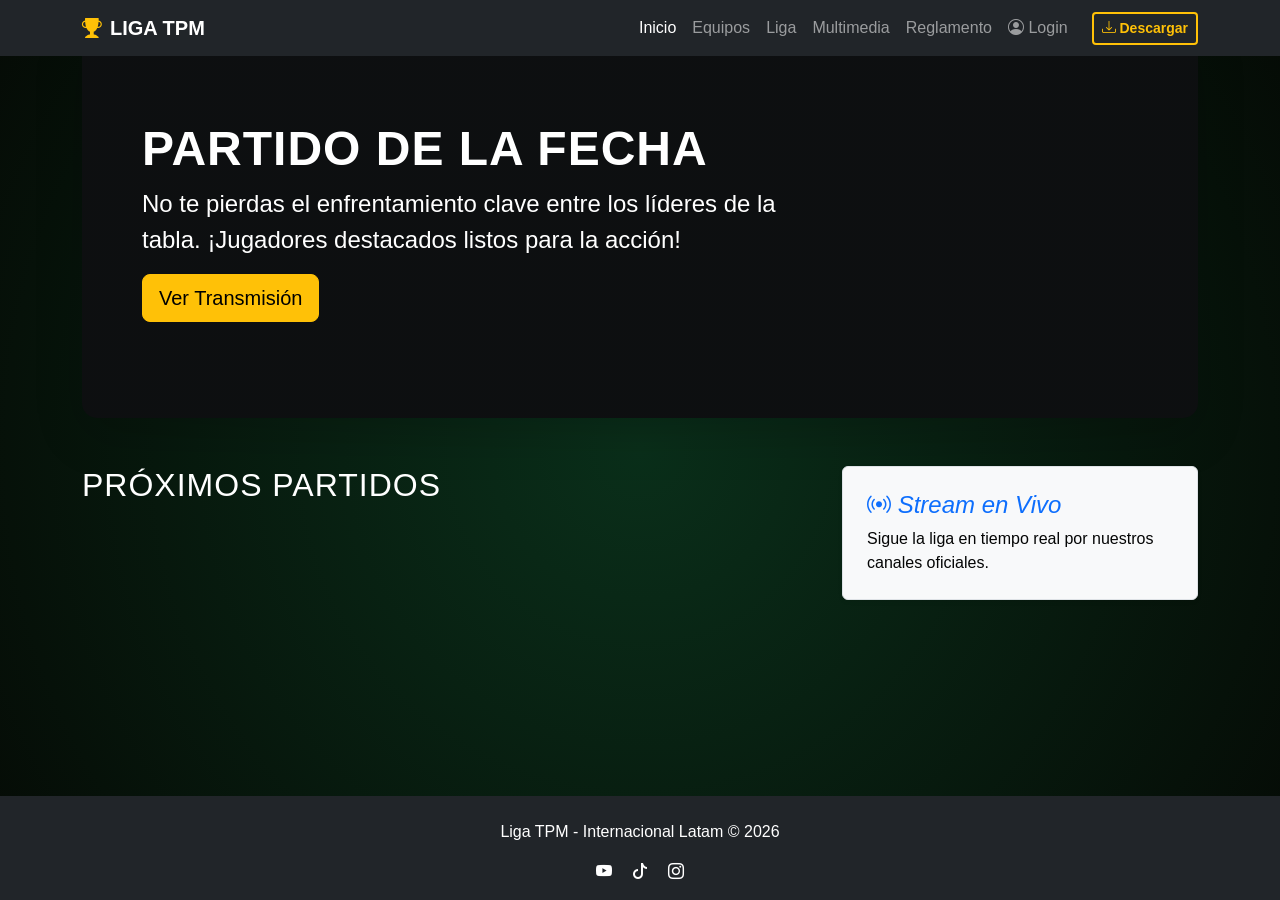
==== frontend/src/index.html @ 4110e859 "Fondo y busqueda responsive2" ====
<!DOCTYPE html>
<html lang="es">
<head>
    <meta charset="UTF-8">
    <meta name="viewport" content="width=device-width, initial-scale=1.0">
    <title>LigaTPM - Gestión de Fútbol Online</title>
    <!-- Bootstrap 5 CSS (Cargado antes que estilos propios) -->
    <link href="https://cdn.jsdelivr.net/npm/bootstrap@5.0.2/dist/css/bootstrap.min.css" rel="stylesheet">
    <!-- Iconos de Bootstrap  -->
    <link rel="stylesheet" href="https://cdn.jsdelivr.net/npm/bootstrap-icons@1.8.3/font/bootstrap-icons.css">
    <!-- Estilos personalizados en carpeta css/  -->
    <link rel="stylesheet" href="css/estilos.css">
</head>
<body>

    <!-- Menú de Navegación (Header)  -->
    <nav class="navbar navbar-expand-lg navbar-dark bg-dark fixed-top">
        <div class="container">
            <!-- Logo de la Liga / Botón Inicio -->
            <a class="navbar-brand d-flex align-items-center" href="index.html">
                <i class="bi bi-trophy-fill me-2 text-warning"></i>
                <span class="fw-bold">LIGA TPM</span>
            </a>
            
            <!-- Botón Hamburguesa para Móviles  -->
            <button class="navbar-toggler" type="button" data-bs-toggle="collapse" data-bs-target="#navMenu" aria-controls="navMenu" aria-expanded="false" aria-label="Toggle navigation">
                <span class="navbar-toggler-icon"></span>
            </button>
            <!-- Secciones del Menú -->
            <div class="collapse navbar-collapse" id="navMenu">
                <ul class="navbar-nav ms-auto mb-2 mb-lg-0 align-items-center">
                    <li class="nav-item">
                        <a class="nav-link active" href="index.html">Inicio</a>
                    </li>
                    <li class="nav-item">
                        <a class="nav-link" href="equipos.html">Equipos</a>
                    </li>
                    <li class="nav-item">
                        <a class="nav-link" href="posiciones.html">Liga</a>
                    </li>
                    <li class="nav-item">
                        <a class="nav-link" href="multimedia.html">Multimedia</a>
                    </li>
                    <li class="nav-item">
                        <a class="nav-link" href="reglamento.html">Reglamento</a>
                    </li>
                    <li class="nav-item">
                        <a class="nav-link" href="login.html">
                            <i class="bi bi-person-circle"></i> Login
                        </a>
                    </li>
                    <!-- Botón de Descargar con formato especial  -->
                    <li class="nav-item ms-lg-3">
                        <a class="btn btn-outline-warning btn-sm" href="download.html">
                            <i class="bi bi-download"></i> Descargar
                        </a>
                    </li>
                </ul>
            </div>
        </div>
    </nav>

    <!-- Contenedor Principal (Body - Inicio)  -->
    <main class="container my-4">
        <!-- Sección Banner Principal (Noticia Destacada)  -->
        <section class="row mb-5">
            <div class="col-12">
                <div class="p-5 text-white bg-dark rounded-3 shadow-lg" style="background: linear-gradient(rgba(0,0,0,0.6), rgba(0,0,0,0.6)), url('img/banner_futbol.jpg') no-repeat center center; background-size: cover;">
                    <div class="container-fluid py-5">
                        <h1 class="display-5 fw-bold">Partido de la Fecha</h1>
                        <p class="col-md-8 fs-4">No te pierdas el enfrentamiento clave entre los líderes de la tabla. ¡Jugadores destacados listos para la acción!</p>
                        <button class="btn btn-warning btn-lg" type="button">Ver Transmisión</button>
                    </div>
                </div>
            </div>
        </section>
        <!-- Grilla de Contenido Secundario  -->
        <div class="row g-4">
            <!-- Próximos Partidos -->
            <div class="col-md-8">
                <h2 class="mb-4">Próximos Partidos</h2>
                <!-- Aquí irán los Fixtures implementados con tablas o cards ] -->
            </div>
            
            <!-- Sidebar (Noticias / Stream)  -->
            <aside class="col-md-4">
                <div class="p-4 mb-3 bg-light rounded shadow-sm border">
                    <h4 class="fst-italic text-primary"><i class="bi bi-broadcast"></i> Stream en Vivo</h4>
                    <p class="mb-0 texto-negro">Sigue la liga en tiempo real por nuestros canales oficiales.</p>
                </div>
                <!-- Aquí se insertará el IFRAME en Multimedia  -->
            </aside>
        </div>
    </main>

    <!-- Footer (Pie de página) -->
    <footer class="bg-dark text-white pt-4 pb-2 mt-5">
        <div class="container text-center">
            <p>Liga TPM - Internacional Latam &copy; 2026</p>
            <div class="mb-2">
                <a href="#" class="text-white me-3"><i class="bi bi-youtube"></i></a>
                <a href="#" class="text-white me-3"><i class="bi bi-tiktok"></i></a>
                <a href="#" class="text-white"><i class="bi bi-instagram"></i></a>
            </div>
        </div>
    </footer>

    <!-- Scripts de Bootstrap al final del body  -->
    <script src="https://cdn.jsdelivr.net/npm/bootstrap@5.0.2/dist/js/bootstrap.bundle.min.js"></script>
</body>
</html>
---- frontend/src/css/estilos.css ----
/* Definición de Variables Globales */
:root {
    /* Paleta de Colores LigaTPM */
    --color-primario: #0d6efd;      /* Azul Bootstrap */
    --color-primario-dark: #0b5ed7;
    --color-acento: #ffc107;        /* Amarillo/Oro */
    --color-fondo: #f8f9fa;
    --color-oscuro: #343a40;
    --color-texto-muted: #495057;
    --color-texto-negro: #040505; 
    --color-texto-blanco: #f8f9fa;
    
    /* Sombras y Bordes */
    --shadow-sm: 0 4px 15px rgba(0,0,0,0.1);
    --shadow-lg: 0 1rem 3rem rgba(0,0,0,.175);
    --border-radius: 15px;
    
    /* Transiciones */
    --transition-fast: 0.2s ease-in-out;
    --transition-normal: 0.3s ease;
    --transition-slow: 0.4s ease;
}

/* Box Model y Reset básico */
* {
    box-sizing: border-box;
}

body {
    background-color: var(--color-fondo);
    font-family: 'Segoe UI', Tahoma, Geneva, Verdana, sans-serif;
    display: flex;
    flex-direction: column;
    min-height: 100vh;
    /* Un degradado que va de un verde muy oscuro a un negro profundo */
    background: radial-gradient(circle at center, #0a2f1a 0%, #050a05 100%);
    background-attachment: fixed; /* El fondo no se mueve al hacer scroll */
    color: white; /* Asegúrate de que el texto base sea claro */
}

.texto-negro {
    color: var(--color-texto-negro);
}

.texto-blanco {
    color: var(--color-texto-blanco);
}

.color-liga{
    color: var(--color-acento);
}

/* Crece para empujar el footer */
main {
    flex-grow: 1;
}

/* Efectos de sombreado y bordes */
.rounded-3 {
    border-radius: var(--border-radius) !important;
}

.shadow-lg {
    box-shadow: var(--shadow-lg) !important;
}

/* Pseudoclase Hover para interactividad */
.nav-link:hover {
    color: var(--color-acento) !important;
    transition: var(--transition-normal);
}

/* Estilo para el botón de descargar */
.btn-outline-warning {
    border-width: 2px;
    font-weight: bold;
    color: var(--color-acento);
    border-color: var(--color-acento);
}

/* Card Hover Effect */
.card {
    transition: transform var(--transition-normal), box-shadow var(--transition-normal);
    cursor: pointer;
}

.card:hover {
    transform: translateY(-10px);
    box-shadow: 0 10px 20px rgba(0,0,0,0.12) !important;
}

/* Tipografía de encabezados */
h1, h2, h5 {
    text-transform: uppercase;
    letter-spacing: 1px;
}

/* Estilo para las tablas de liga */
.table-responsive {
    border: 3px solid var(--color-oscuro);
}

/* Resaltado de la columna de Puntos */
td:last-child {
    border-left: 1px solid #dee2e6;
}

/* Ajustes para móviles */
@media (max-width: 576px) {
    .table-sm {
        font-size: 0.85rem;
    }
}

/* Estilos para contenedores de video */
.ratio {
    border-radius: 8px;
    overflow: hidden;
    box-shadow: 0 4px 15px rgba(0,0,0,0.3);
}

.card-title {
    color: var(--color-primario);
    font-weight: bold;
}

/* Efecto al pasar el mouse por las cards de video */
.card:hover .card-body {
    background-color: #f1f1f1;
    transition: var(--transition-normal);
}

/* Estilos específicos para formularios */
.input-group-text {
    background-color: var(--color-oscuro);
    color: var(--color-acento);
    border: none;
}

.form-control:focus {
    border-color: var(--color-acento);
    box-shadow: 0 0 0 0.25rem rgba(255, 193, 7, 0.25);
}

.btn-primary {
    background-color: var(--color-primario);
    border: none;
    transition: transform var(--transition-fast);
}

.btn-primary:hover {
    transform: scale(1.02);
    background-color: var(--color-primario-dark);
}

/* Estilo para listas de definición */
dt {
    font-weight: bold;
    margin-top: 1rem;
    text-transform: uppercase;
    font-size: 0.9rem;
}

dd {
    margin-left: 1.5rem;
    color: var(--color-texto-muted);
    border-left: 2px solid #dee2e6;
    padding-left: 10px;
}

/* Personalización del acordeón */
.accordion-button:not(.collapsed) {
    background-color: #e7f1ff;
    color: var(--color-primario);
    box-shadow: inset 0 -1px 0 rgba(0,0,0,.125);
}

.accordion-item {
    border: 1px solid rgba(0,0,0,.125);
    margin-bottom: 5px;
}

/* Animación de entrada (Keyframes) */
@keyframes flotar {
    0% { transform: translateY(0px); }
    50% { transform: translateY(-20px); }
    100% { transform: translateY(0px); }
}

.animacion-vuelo {
    animation: flotar 3s ease-in-out infinite;
}

/* Transiciones en el botón de descarga */
.boton-descarga {
    transition: all var(--transition-slow);
    box-shadow: 0 0 0 rgba(255, 193, 7, 0);
}

.boton-descarga:hover {
    transform: scale(1.1);
    background-color: #ffffff !important;
    color: var(--color-acento) !important;
    box-shadow: 0 10px 30px rgba(255, 193, 7, 0.4);
    letter-spacing: 2px;
}

/* Efecto para el fondo del body en esta página */
body.bg-dark {
    background: radial-gradient(circle, #212529 0%, #000000 100%);
}

/* Estilo para las estrellas de la ficha técnica */
.text-warning.bi-star-fill {
    filter: drop-shadow(0 0 2px rgba(255, 193, 7, 0.5));
    font-size: 1.1rem;
}

.text-muted.bi-star {
    opacity: 0.3;
}

/* Color de fondo para las filas del cuerpo en estado normal */
#tabla-plantilla tr {
    background-color: #ffffff !important;
    transition: background-color 0.2s ease; /* Hace que el cambio de color sea suave */
}

/* MANEJO DEL HOVER */
#tabla-plantilla tr:hover {
    /* Un gris muy suave o un celeste clarito para que no choque con el blanco */
    background-color: #f1f3f5 !important; 
    
    /* Opcional: puedes hacer que el texto cambie ligeramente de color también */
    color: #000000 !important; 
    
    /* Opcional: agregar una sombra sutil para dar efecto de elevación */
    box-shadow: inset 0 0 10px rgba(0,0,0,0.05);
}
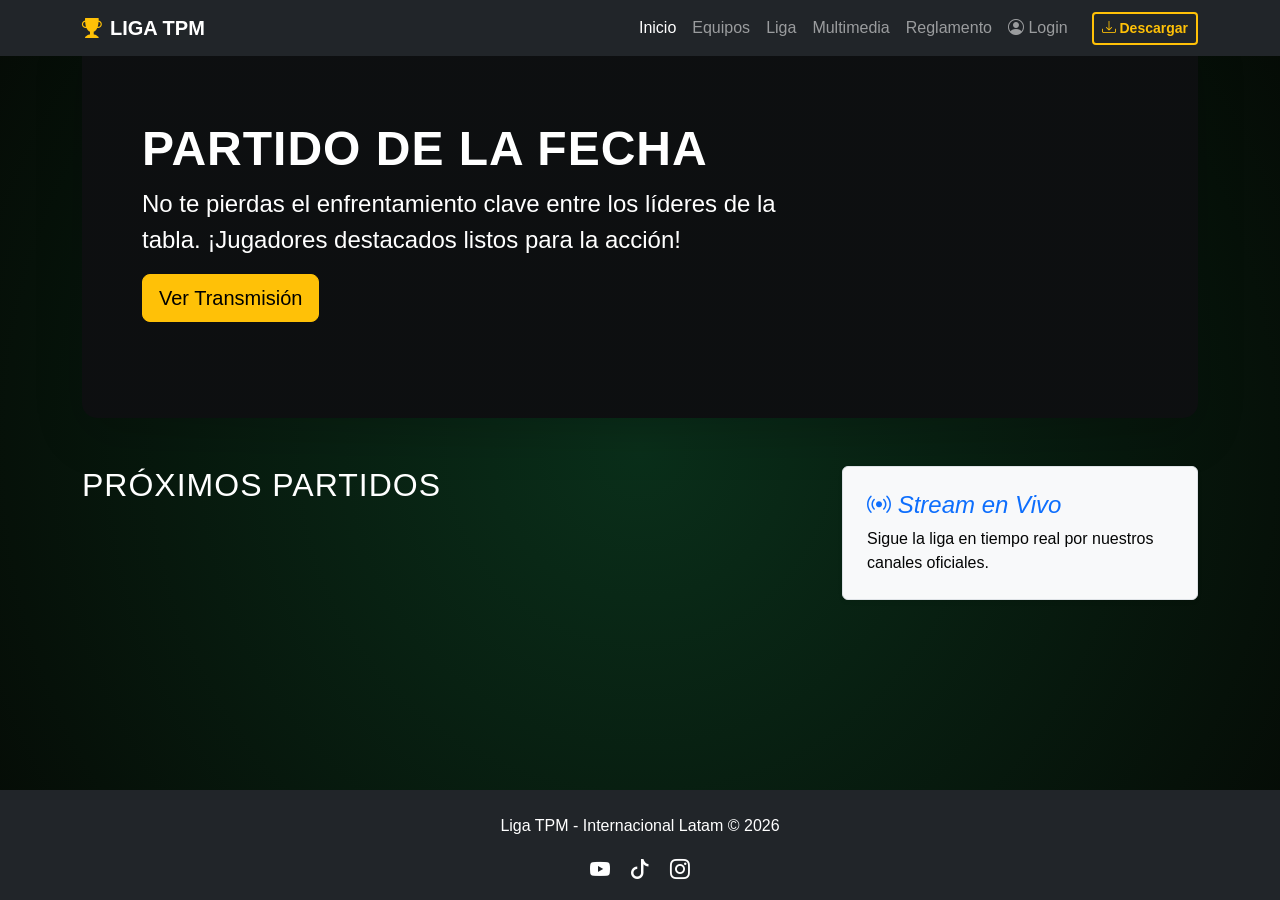
==== commit b333d616: "Multimedia, Reglamento, Registro y Login" ====
--- a/frontend/src/index.html
+++ b/frontend/src/index.html
@@ -93,14 +93,13 @@
         </div>
     </main>
 
-    <!-- Footer (Pie de página) -->
-    <footer class="bg-dark text-white pt-4 pb-2 mt-5">
+    <footer class="bg-dark text-white pt-4 pb-2 mt-auto">
         <div class="container text-center">
             <p>Liga TPM - Internacional Latam &copy; 2026</p>
             <div class="mb-2">
-                <a href="#" class="text-white me-3"><i class="bi bi-youtube"></i></a>
-                <a href="#" class="text-white me-3"><i class="bi bi-tiktok"></i></a>
-                <a href="#" class="text-white"><i class="bi bi-instagram"></i></a>
+                <a href="#" class="text-white me-3 fs-5"><i class="bi bi-youtube"></i></a>
+                <a href="#" class="text-white me-3 fs-5"><i class="bi bi-tiktok"></i></a>
+                <a href="#" class="text-white fs-5"><i class="bi bi-instagram"></i></a>
             </div>
         </div>
     </footer>
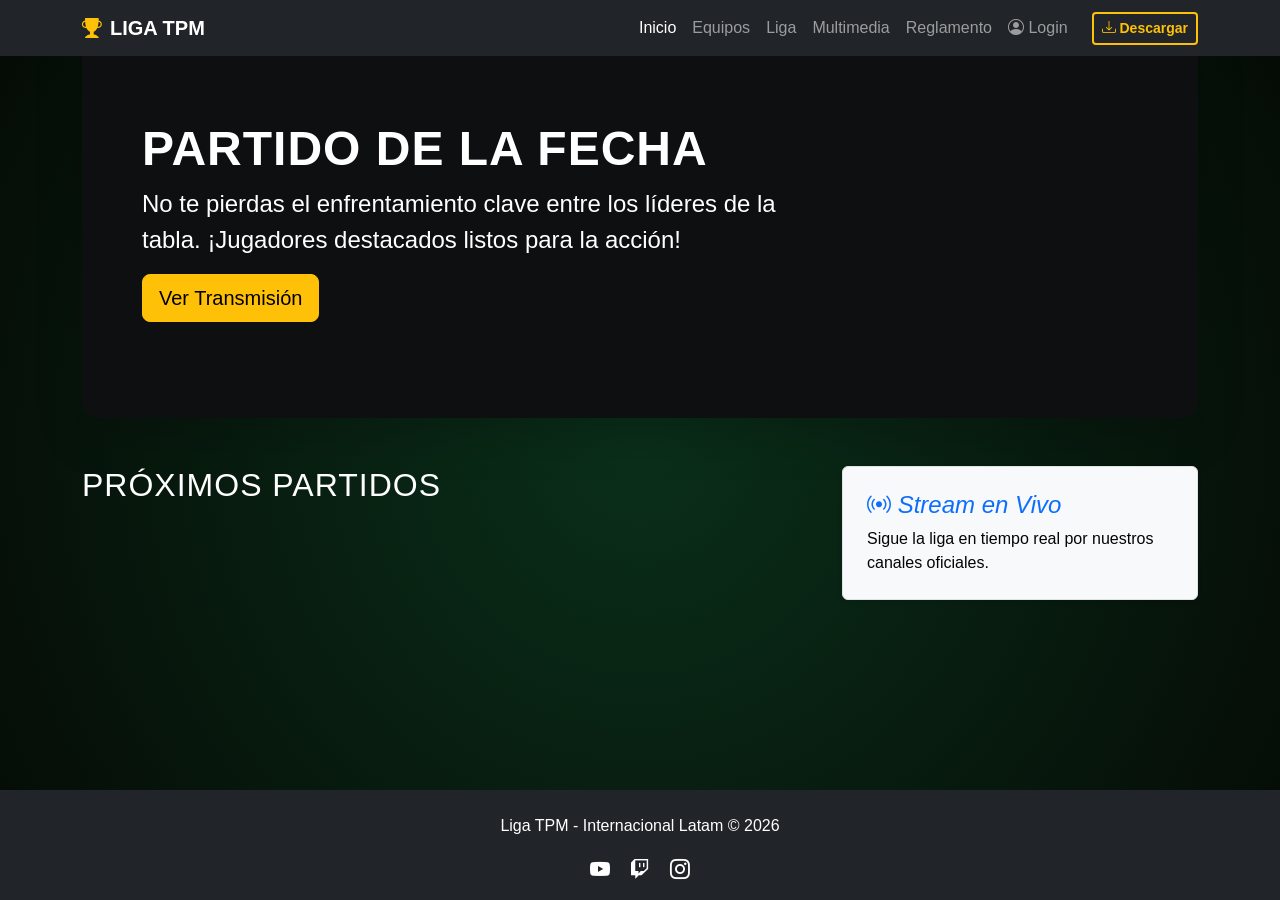
==== commit 0459c010: "Footer" ====
--- a/frontend/src/index.html
+++ b/frontend/src/index.html
@@ -88,8 +88,10 @@
                     <h4 class="fst-italic text-primary"><i class="bi bi-broadcast"></i> Stream en Vivo</h4>
                     <p class="mb-0 texto-negro">Sigue la liga en tiempo real por nuestros canales oficiales.</p>
                 </div>
+                
                 <!-- Aquí se insertará el IFRAME en Multimedia  -->
             </aside>
+
         </div>
     </main>
 
@@ -97,9 +99,9 @@
         <div class="container text-center">
             <p>Liga TPM - Internacional Latam &copy; 2026</p>
             <div class="mb-2">
-                <a href="#" class="text-white me-3 fs-5"><i class="bi bi-youtube"></i></a>
-                <a href="#" class="text-white me-3 fs-5"><i class="bi bi-tiktok"></i></a>
-                <a href="#" class="text-white fs-5"><i class="bi bi-instagram"></i></a>
+                <a href="https://www.youtube.com/@TPMFootball/featured" class="text-white me-3 fs-5"><i class="bi bi-youtube"></i></a>
+                <a href="https://www.twitch.tv/ligatpm" class="text-white me-3 fs-5"><i class="bi bi-twitch"></i></a>
+                <a href="https://www.instagram.com/ligatpm" class="text-white fs-5"><i class="bi bi-instagram"></i></a>
             </div>
         </div>
     </footer>
@@ -107,4 +109,4 @@
     <!-- Scripts de Bootstrap al final del body  -->
     <script src="https://cdn.jsdelivr.net/npm/bootstrap@5.0.2/dist/js/bootstrap.bundle.min.js"></script>
 </body>
-</html>+</html>
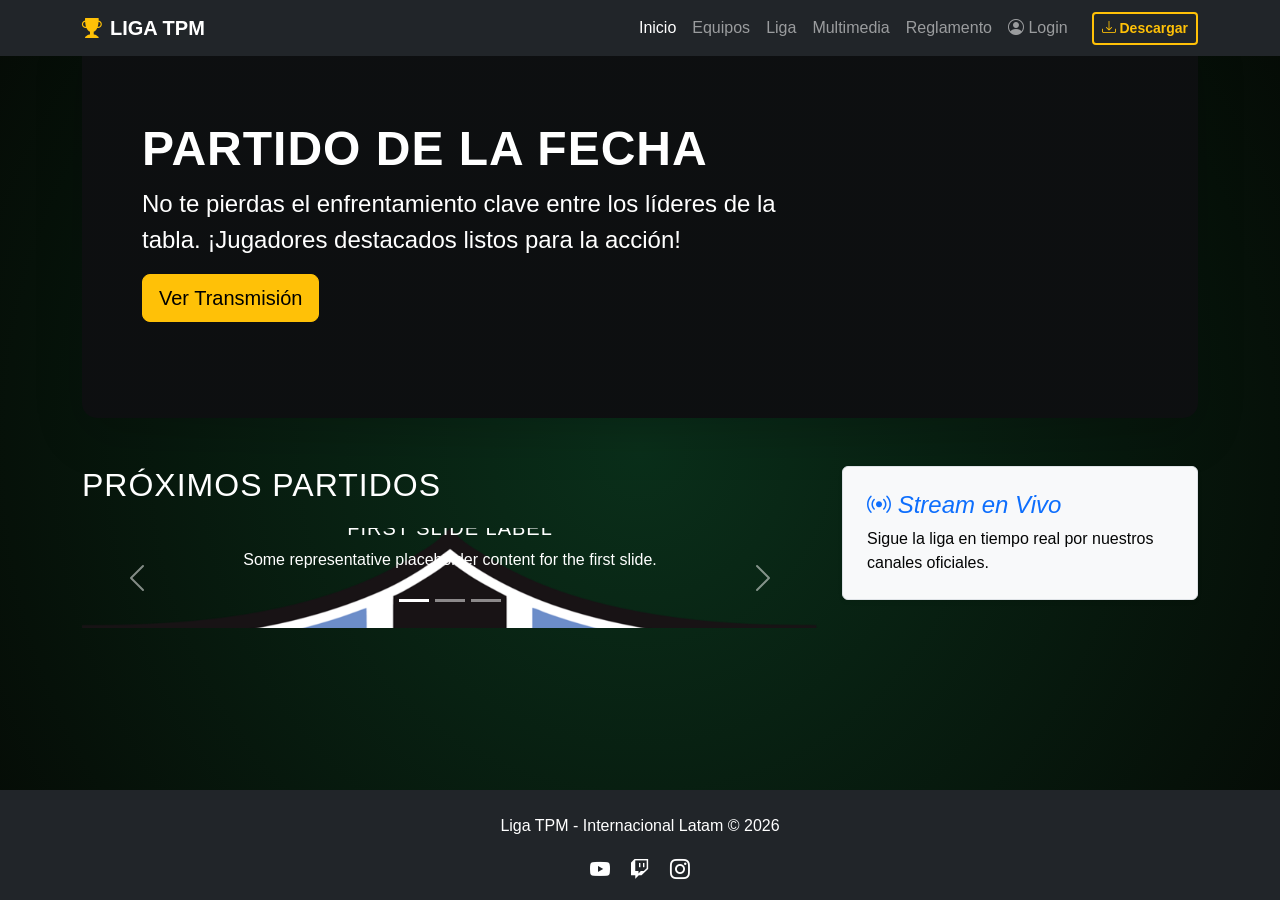
==== commit eed7da96: "Carousel" ====
--- a/frontend/src/index.html
+++ b/frontend/src/index.html
@@ -1,5 +1,6 @@
 <!DOCTYPE html>
 <html lang="es">
+
 <head>
     <meta charset="UTF-8">
     <meta name="viewport" content="width=device-width, initial-scale=1.0">
@@ -11,6 +12,7 @@
     <!-- Estilos personalizados en carpeta css/  -->
     <link rel="stylesheet" href="css/estilos.css">
 </head>
+
 <body>
 
     <!-- Menú de Navegación (Header)  -->
@@ -21,9 +23,10 @@
                 <i class="bi bi-trophy-fill me-2 text-warning"></i>
                 <span class="fw-bold">LIGA TPM</span>
             </a>
-            
+
             <!-- Botón Hamburguesa para Móviles  -->
-            <button class="navbar-toggler" type="button" data-bs-toggle="collapse" data-bs-target="#navMenu" aria-controls="navMenu" aria-expanded="false" aria-label="Toggle navigation">
+            <button class="navbar-toggler" type="button" data-bs-toggle="collapse" data-bs-target="#navMenu"
+                aria-controls="navMenu" aria-expanded="false" aria-label="Toggle navigation">
                 <span class="navbar-toggler-icon"></span>
             </button>
             <!-- Secciones del Menú -->
@@ -65,10 +68,12 @@
         <!-- Sección Banner Principal (Noticia Destacada)  -->
         <section class="row mb-5">
             <div class="col-12">
-                <div class="p-5 text-white bg-dark rounded-3 shadow-lg" style="background: linear-gradient(rgba(0,0,0,0.6), rgba(0,0,0,0.6)), url('img/banner_futbol.jpg') no-repeat center center; background-size: cover;">
+                <div class="p-5 text-white bg-dark rounded-3 shadow-lg"
+                    style="background: linear-gradient(rgba(0,0,0,0.6), rgba(0,0,0,0.6)), url('img/banner_futbol.jpg') no-repeat center center; background-size: cover;">
                     <div class="container-fluid py-5">
                         <h1 class="display-5 fw-bold">Partido de la Fecha</h1>
-                        <p class="col-md-8 fs-4">No te pierdas el enfrentamiento clave entre los líderes de la tabla. ¡Jugadores destacados listos para la acción!</p>
+                        <p class="col-md-8 fs-4">No te pierdas el enfrentamiento clave entre los líderes de la tabla.
+                            ¡Jugadores destacados listos para la acción!</p>
                         <button class="btn btn-warning btn-lg" type="button">Ver Transmisión</button>
                     </div>
                 </div>
@@ -79,16 +84,58 @@
             <!-- Próximos Partidos -->
             <div class="col-md-8">
                 <h2 class="mb-4">Próximos Partidos</h2>
-                <!-- Aquí irán los Fixtures implementados con tablas o cards ] -->
+                <div id="carouselExampleCaptions" class="carousel slide" data-bs-ride="carousel">
+                    <div class="carousel-indicators">
+                        <button type="button" data-bs-target="#carouselExampleCaptions" data-bs-slide-to="0"
+                            class="active" aria-current="true" aria-label="Slide 1"></button>
+                        <button type="button" data-bs-target="#carouselExampleCaptions" data-bs-slide-to="1"
+                            aria-label="Slide 2"></button>
+                        <button type="button" data-bs-target="#carouselExampleCaptions" data-bs-slide-to="2"
+                            aria-label="Slide 3"></button>
+                    </div>
+                    <div class="carousel-inner">
+                        <div class="carousel-item active " style="height: 100px;">
+                            <img src="./img/logos/Almagro.png" class="d-block w-100 " alt="...">
+                            <div class="carousel-caption d-none d-md-block">
+                                <h5>First slide label</h5>
+                                <p>Some representative placeholder content for the first slide.</p>
+                            </div>
+                        </div>
+                        <div class="carousel-item" style="height: 100px;">
+                            <img src="./img/logos/Almagro.png" class="d-block w-100" alt="...">
+                            <div class="carousel-caption d-none d-md-block">
+                                <h5>Second slide label</h5>
+                                <p>Some representative placeholder content for the second slide.</p>
+                            </div>
+                        </div>
+                        <div class="carousel-item" style="height: 100px;">
+                            <img src="./img/logos/Almagro.png" class="d-block w-100" alt="...">
+                            <div class="carousel-caption d-none d-md-block">
+                                <h5>Third slide label</h5>
+                                <p>Some representative placeholder content for the third slide.</p>
+                            </div>
+                        </div>
+                    </div>
+                    <button class="carousel-control-prev" type="button" data-bs-target="#carouselExampleCaptions"
+                        data-bs-slide="prev">
+                        <span class="carousel-control-prev-icon" aria-hidden="true"></span>
+                        <span class="visually-hidden">Previous</span>
+                    </button>
+                    <button class="carousel-control-next" type="button" data-bs-target="#carouselExampleCaptions"
+                        data-bs-slide="next">
+                        <span class="carousel-control-next-icon" aria-hidden="true"></span>
+                        <span class="visually-hidden">Next</span>
+                    </button>
+                </div>
             </div>
-            
+
             <!-- Sidebar (Noticias / Stream)  -->
             <aside class="col-md-4">
                 <div class="p-4 mb-3 bg-light rounded shadow-sm border">
                     <h4 class="fst-italic text-primary"><i class="bi bi-broadcast"></i> Stream en Vivo</h4>
                     <p class="mb-0 texto-negro">Sigue la liga en tiempo real por nuestros canales oficiales.</p>
                 </div>
-                
+
                 <!-- Aquí se insertará el IFRAME en Multimedia  -->
             </aside>
 
@@ -99,7 +146,8 @@
         <div class="container text-center">
             <p>Liga TPM - Internacional Latam &copy; 2026</p>
             <div class="mb-2">
-                <a href="https://www.youtube.com/@TPMFootball/featured" class="text-white me-3 fs-5"><i class="bi bi-youtube"></i></a>
+                <a href="https://www.youtube.com/@TPMFootball/featured" class="text-white me-3 fs-5"><i
+                        class="bi bi-youtube"></i></a>
                 <a href="https://www.twitch.tv/ligatpm" class="text-white me-3 fs-5"><i class="bi bi-twitch"></i></a>
                 <a href="https://www.instagram.com/ligatpm" class="text-white fs-5"><i class="bi bi-instagram"></i></a>
             </div>
@@ -109,4 +157,5 @@
     <!-- Scripts de Bootstrap al final del body  -->
     <script src="https://cdn.jsdelivr.net/npm/bootstrap@5.0.2/dist/js/bootstrap.bundle.min.js"></script>
 </body>
-</html>
+
+</html>
--- a/frontend/src/css/estilos.css
+++ b/frontend/src/css/estilos.css
@@ -89,6 +89,27 @@
     box-shadow: 0 10px 20px rgba(0,0,0,0.12) !important;
 }
 
+.card-twitch {
+    background-color: #9146FF !important; /* Color oficial de Twitch */
+    transition: transform var(--transition-normal), box-shadow var(--transition-normal);
+}
+
+/* Efecto visual interactivo al pasar el mouse */
+.card-twitch:hover {
+    transform: translateY(-5px); /* Eleva la tarjeta suavemente */
+    box-shadow: 0 10px 25px rgba(145, 70, 255, 0.5) !important; /* Brillo violeta */
+}
+
+/* Ajuste opcional para el botón interno dentro de la tarjeta de Twitch */
+.card-twitch .btn-light {
+    transition: background-color var(--transition-fast), color var(--transition-fast);
+}
+
+.card-twitch .btn-light:hover {
+    background-color: #f8f9fa;
+    color: #9146FF !important; /* El texto del botón cambia a violeta al enfocarlo */
+}
+
 /* Tipografía de encabezados */
 h1, h2, h5 {
     text-transform: uppercase;
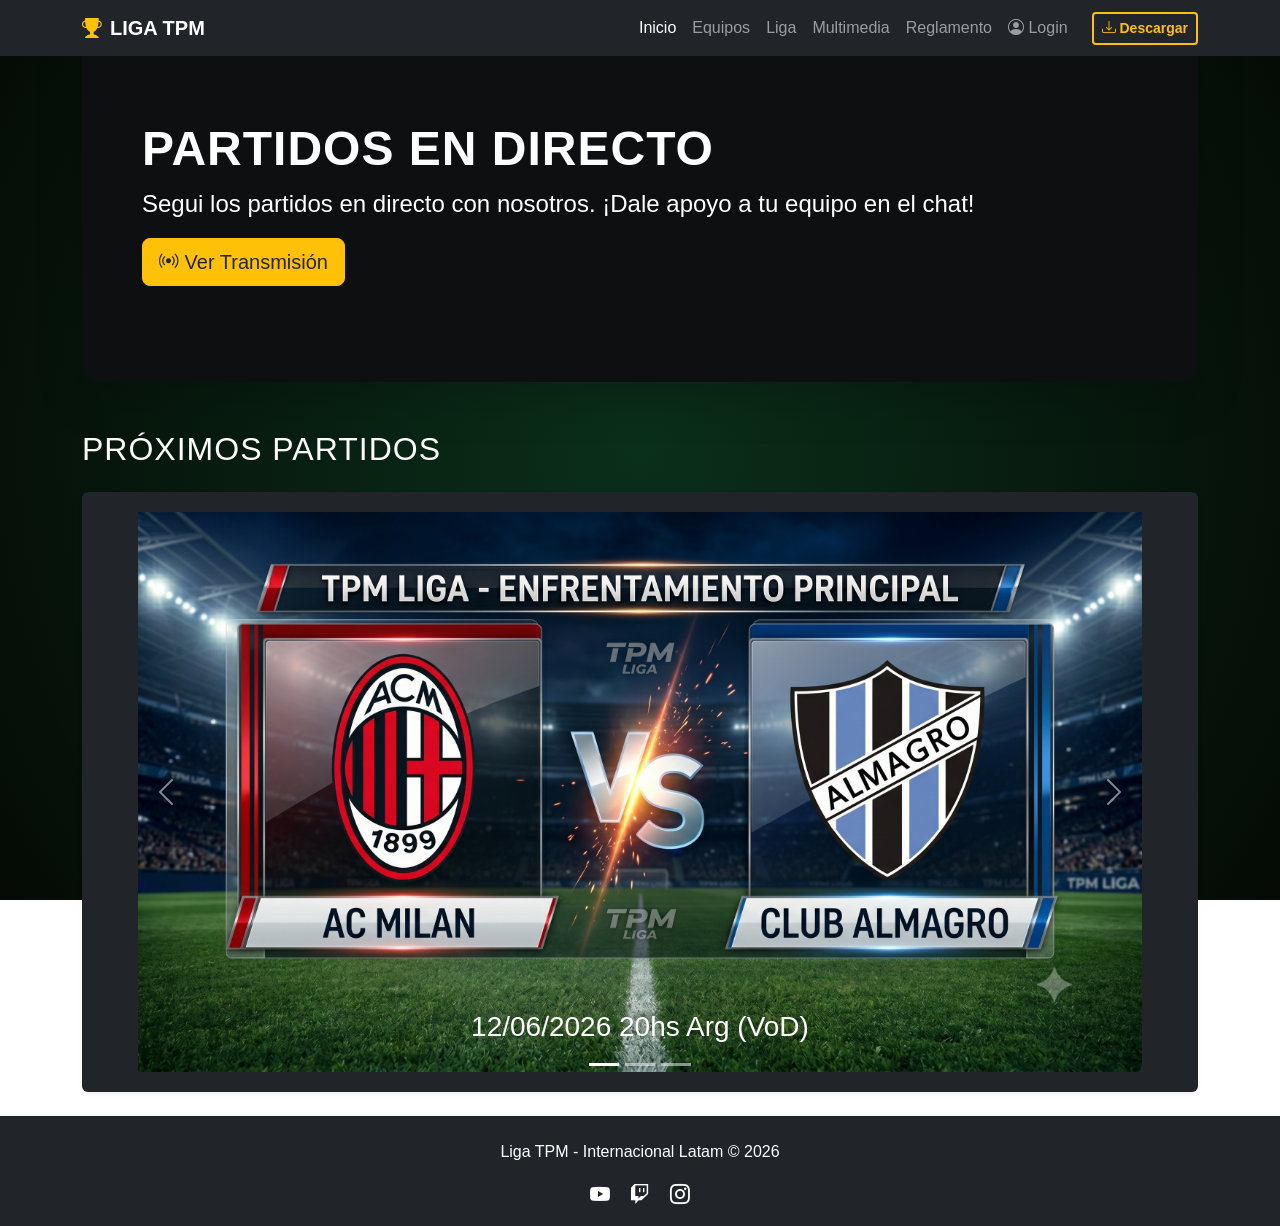
==== commit 638f1317: "Cambios esteticos" ====
--- a/frontend/src/index.html
+++ b/frontend/src/index.html
@@ -71,10 +71,14 @@
                 <div class="p-5 text-white bg-dark rounded-3 shadow-lg"
                     style="background: linear-gradient(rgba(0,0,0,0.6), rgba(0,0,0,0.6)), url('img/banner_futbol.jpg') no-repeat center center; background-size: cover;">
                     <div class="container-fluid py-5">
-                        <h1 class="display-5 fw-bold">Partido de la Fecha</h1>
-                        <p class="col-md-8 fs-4">No te pierdas el enfrentamiento clave entre los líderes de la tabla.
-                            ¡Jugadores destacados listos para la acción!</p>
-                        <button class="btn btn-warning btn-lg" type="button">Ver Transmisión</button>
+                        <h1 class="display-5 fw-bold">Partidos en Directo</h1>
+                        <p class="col-md-12 fs-4">Segui los partidos en directo con nosotros. ¡Dale apoyo a tu equipo en el chat!</p>
+                        <button class="btn btn-warning btn-lg" type="button">
+                            <a href="https://www.twitch.tv/ligatpm" class="text-dark text-decoration-none">    
+                                <i class="bi bi-broadcast"></i>
+                                Ver Transmisión
+                            </a> 
+                        </button>
                     </div>
                 </div>
             </div>
@@ -82,7 +86,7 @@
         <!-- Grilla de Contenido Secundario  -->
         <div class="row g-4">
             <!-- Próximos Partidos -->
-            <div class="col-md-8">
+            <div class="col-md-12">
                 <h2 class="mb-4">Próximos Partidos</h2>
                 <div id="carouselExampleCaptions" class="carousel slide" data-bs-ride="carousel">
                     <div class="carousel-indicators">
@@ -93,26 +97,23 @@
                         <button type="button" data-bs-target="#carouselExampleCaptions" data-bs-slide-to="2"
                             aria-label="Slide 3"></button>
                     </div>
-                    <div class="carousel-inner">
-                        <div class="carousel-item active " style="height: 100px;">
-                            <img src="./img/logos/Almagro.png" class="d-block w-100 " alt="...">
+                    <div class="carousel-inner rounded shadow-sm bg-dark">
+                        <div class="carousel-item active">
+                            <img src="./img/banners/MilanvsAlmagro.png" class="d-block w-100" alt="Banner Milan vs Almagro">
                             <div class="carousel-caption d-none d-md-block">
-                                <h5>First slide label</h5>
-                                <p>Some representative placeholder content for the first slide.</p>
+                                <h3>12/06/2026 20hs Arg (VoD)</h3>
                             </div>
                         </div>
-                        <div class="carousel-item" style="height: 100px;">
-                            <img src="./img/logos/Almagro.png" class="d-block w-100" alt="...">
+                        <div class="carousel-item">
+                            <img src="./img/banners/MilanvsBigfish.png" class="d-block w-100" alt="Banner Milan vs Bigfish">
                             <div class="carousel-caption d-none d-md-block">
-                                <h5>Second slide label</h5>
-                                <p>Some representative placeholder content for the second slide.</p>
+                                <h3>13/06/2026 20hs Arg (VoD)</h3>
                             </div>
                         </div>
-                        <div class="carousel-item" style="height: 100px;">
-                            <img src="./img/logos/Almagro.png" class="d-block w-100" alt="...">
+                        <div class="carousel-item">
+                            <img src="./img/banners/MilanvsBrugge.png" class="d-block w-100" alt="Banner Milan vs Brugge">
                             <div class="carousel-caption d-none d-md-block">
-                                <h5>Third slide label</h5>
-                                <p>Some representative placeholder content for the third slide.</p>
+                                <h3>14/06/2026 20hs Arg (VoD)</h3>
                             </div>
                         </div>
                     </div>
@@ -128,16 +129,6 @@
                     </button>
                 </div>
             </div>
-
-            <!-- Sidebar (Noticias / Stream)  -->
-            <aside class="col-md-4">
-                <div class="p-4 mb-3 bg-light rounded shadow-sm border">
-                    <h4 class="fst-italic text-primary"><i class="bi bi-broadcast"></i> Stream en Vivo</h4>
-                    <p class="mb-0 texto-negro">Sigue la liga en tiempo real por nuestros canales oficiales.</p>
-                </div>
-
-                <!-- Aquí se insertará el IFRAME en Multimedia  -->
-            </aside>
 
         </div>
     </main>
--- a/frontend/src/css/estilos.css
+++ b/frontend/src/css/estilos.css
@@ -78,12 +78,6 @@
     border-color: var(--color-acento);
 }
 
-/* Card Hover Effect */
-.card {
-    transition: transform var(--transition-normal), box-shadow var(--transition-normal);
-    cursor: pointer;
-}
-
 .card:hover {
     transform: translateY(-10px);
     box-shadow: 0 10px 20px rgba(0,0,0,0.12) !important;
@@ -114,6 +108,10 @@
 h1, h2, h5 {
     text-transform: uppercase;
     letter-spacing: 1px;
+}
+
+.borde-liga-destacado {
+    border-left: 4px solid var(--color-primario) !important;
 }
 
 /* Estilo para las tablas de liga */
@@ -147,7 +145,7 @@
 
 /* Efecto al pasar el mouse por las cards de video */
 .card:hover .card-body {
-    background-color: #f1f1f1;
+    background-color: var(--color-oscuro);
     transition: var(--transition-normal);
 }
 
@@ -229,6 +227,26 @@
 /* Efecto para el fondo del body en esta página */
 body.bg-dark {
     background: radial-gradient(circle, #212529 0%, #000000 100%);
+}
+
+/* Ajuste dinámico para el Carrusel en index.html */
+.carousel-inner .carousel-item {
+    height: 600px; /* Altura controlada desde CSS */
+}
+
+.carousel-inner .carousel-item img {
+    height: 100%;
+    width: 100%;
+    object-fit: contain; /* 'contain' asegura que el banner se vea completo */
+    padding: 20px; /* Un poco de aire para que no toque los bordes */
+    object-position: center;
+}
+
+/* Ajuste responsive para celulares */
+@media (max-width: 768px) {
+    .carousel-inner .carousel-item {
+        height: 250px; 
+    }
 }
 
 /* Estilo para las estrellas de la ficha técnica */
@@ -259,3 +277,28 @@
     box-shadow: inset 0 0 10px rgba(0,0,0,0.05);
 }
 
+.card {
+    transition: transform var(--transition-normal), box-shadow var(--transition-normal);
+    cursor: pointer;
+    background-color: #212529 !important;
+    color: #f8f9fa !important; /* Texto claro */
+    border: 1px solid #3d4246 !important; /* Borde sutil para que no se pierda en el fondo */
+}
+
+/* Asegurar que los títulos y textos dentro de las cards sean legibles */
+.card .card-title, .card h4, .card h5, .card p {
+    color: #f8f9fa !important;
+}
+
+/* Ajuste específico para los footers o links internos de las cards que eran blancos */
+.card .card-footer {
+    background-color: #1a1e21 !important;
+    border-top: 1px solid #3d4246 !important;
+}
+
+/* Clase de utilidad personalizada para secciones de texto plano (Reglamento, Asides) */
+.componente-oscuro-liga {
+    background-color: #212529 !important;
+    color: #f8f9fa !important;
+    border: 1px solid #3d4246 !important;
+}
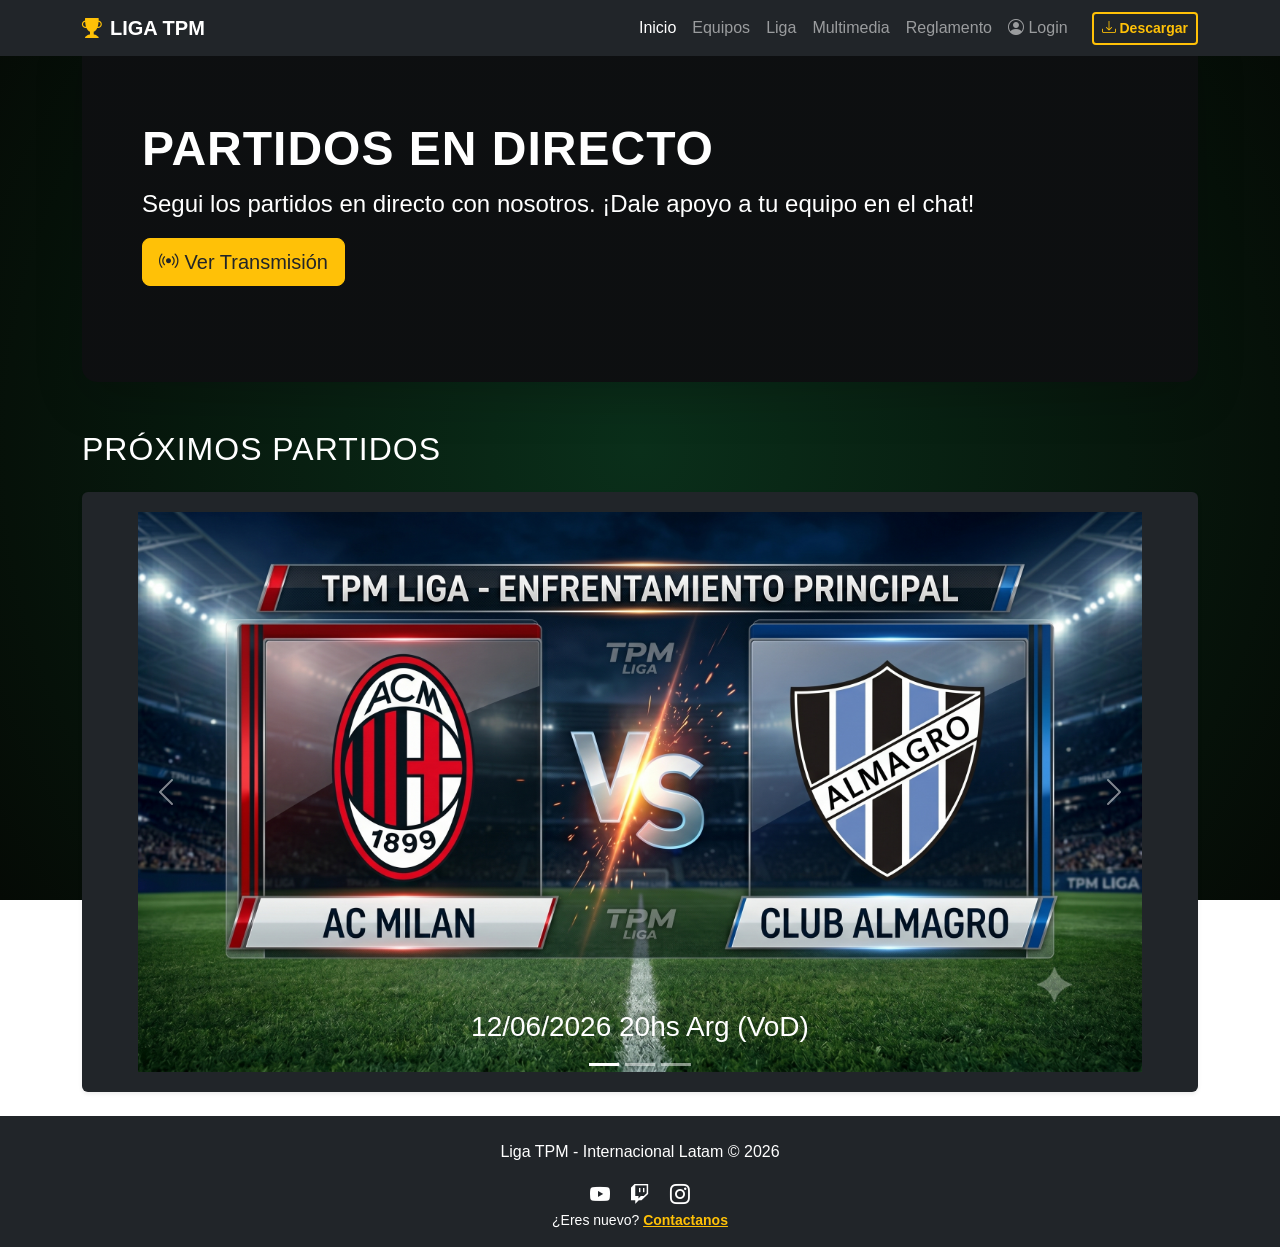
==== commit 9bdd1ae8: "Arreglos Finales" ====
--- a/frontend/src/index.html
+++ b/frontend/src/index.html
@@ -141,6 +141,7 @@
                         class="bi bi-youtube"></i></a>
                 <a href="https://www.twitch.tv/ligatpm" class="text-white me-3 fs-5"><i class="bi bi-twitch"></i></a>
                 <a href="https://www.instagram.com/ligatpm" class="text-white fs-5"><i class="bi bi-instagram"></i></a>
+                <p class="small mb-0 text-white">¿Eres nuevo? <a href="registro.html" class="fw-bold text-warning">Contactanos</a></p>
             </div>
         </div>
     </footer>
--- a/frontend/src/css/estilos.css
+++ b/frontend/src/css/estilos.css
@@ -212,15 +212,19 @@
 
 /* Transiciones en el botón de descarga */
 .boton-descarga {
+    background-color: #495057 !important; 
+    color: #ffffff !important;            
+    border: 1px solid #6c757d !important; 
     transition: all var(--transition-slow);
-    box-shadow: 0 0 0 rgba(255, 193, 7, 0);
+    box-shadow: 0 4px 15px rgba(0, 0, 0, 0.2);
 }
 
 .boton-descarga:hover {
-    transform: scale(1.1);
-    background-color: #ffffff !important;
-    color: var(--color-acento) !important;
-    box-shadow: 0 10px 30px rgba(255, 193, 7, 0.4);
+    transform: scale(1.05);
+    background-color: #000000 !important;
+    color: #ffc107 !important;            
+    border-color: #ffc107 !important;    
+    box-shadow: 0 10px 30px rgba(255, 193, 7, 0.3); 
     letter-spacing: 2px;
 }
 
